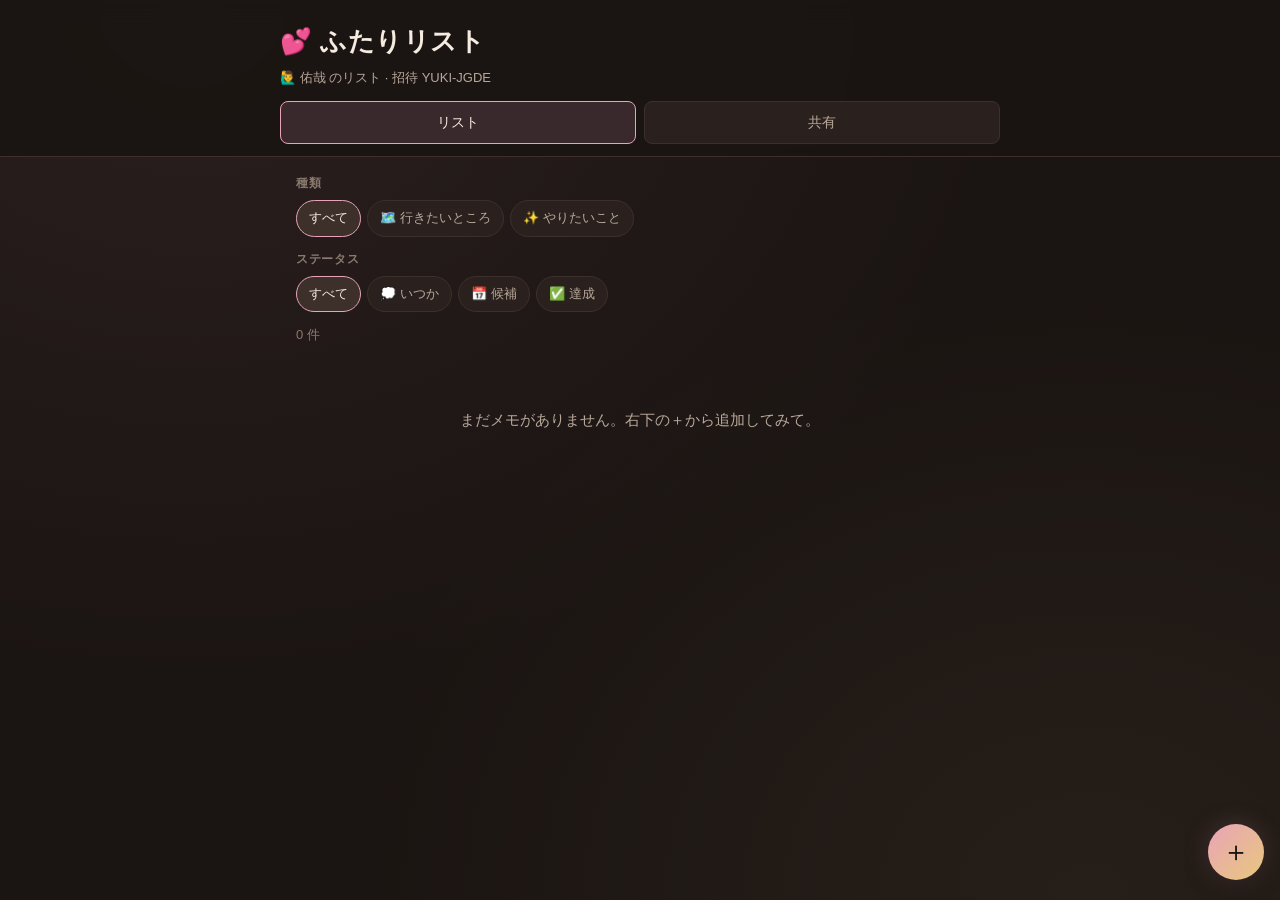
==== futari-list/index.html @ 7072fe14 "Add futari-list PWA for couple wishlist with share-ready design Co-authored-by: kikurin-tasogare <ki" ====
<!DOCTYPE html>
<html lang="ja">
<head>
  <meta charset="UTF-8">
  <meta name="viewport" content="width=device-width, initial-scale=1.0, viewport-fit=cover">
  <meta name="description" content="行きたいところ・やりたいことを、ふたりで共有できるリスト">
  <meta name="theme-color" content="#1a1412">
  <meta name="mobile-web-app-capable" content="yes">
  <meta name="apple-mobile-web-app-capable" content="yes">
  <meta name="apple-mobile-web-app-status-bar-style" content="black-translucent">
  <meta name="apple-mobile-web-app-title" content="ふたりリスト">
  <title>💕 ふたりリスト</title>
  <link rel="icon" href="./icons/icon.svg" type="image/svg+xml">
  <link rel="apple-touch-icon" href="./icons/icon.svg">
  <link rel="manifest" href="./manifest.json">
  <link rel="stylesheet" href="styles.css">
</head>
<body>
  <header class="header">
    <div class="header__inner">
      <h1 class="header__title">💕 ふたりリスト</h1>
      <p class="header__subtitle" id="header-subtitle">行きたい・やりたいを、のこしておこう</p>
    </div>
    <nav class="header__nav" aria-label="メイン">
      <button type="button" class="nav-btn nav-btn--active" data-view="list">リスト</button>
      <button type="button" class="nav-btn" data-view="share">共有</button>
    </nav>
  </header>

  <main class="main">
    <!-- リスト画面 -->
    <section id="view-list" class="view view--active">
      <div class="filters">
        <div class="filters__group">
          <h2 class="filters__label">種類</h2>
          <div class="filters__buttons" id="type-filters" role="group"></div>
        </div>
        <div class="filters__group">
          <h2 class="filters__label">ステータス</h2>
          <div class="filters__buttons" id="status-filters" role="group"></div>
        </div>
      </div>

      <p class="result-count" id="result-count" aria-live="polite"></p>

      <section class="item-list" id="item-list" aria-label="リスト一覧"></section>

      <p class="empty-state" id="empty-state" hidden>
        まだメモがありません。右下の＋から追加してみて。
      </p>
    </section>

    <!-- 共有画面 -->
    <section id="view-share" class="view" hidden>
      <div class="share-card">
        <h2 class="share-card__title">👤 あなたの名前</h2>
        <p class="share-card__desc">追加したメモに表示されます。祐希ちゃんが参加したら各自選んでね。</p>
        <div class="member-picker" id="member-picker" role="group" aria-label="メンバー選択"></div>
      </div>

      <div class="share-card">
        <h2 class="share-card__title">🔗 ワークスペース</h2>
        <p class="share-card__desc">同じコードを入力すると、ふたりのリストが同期できます（クラウド設定後）。</p>
        <div class="invite-code">
          <span class="invite-code__label">招待コード</span>
          <code class="invite-code__value" id="invite-code">------</code>
          <button type="button" class="btn btn--ghost btn--small" id="copy-invite">コピー</button>
        </div>
        <label class="field">
          <span class="field__label">別のワークスペースに参加</span>
          <div class="field__row">
            <input type="text" class="field__input" id="join-code" placeholder="例: YUKI-4X2K" autocomplete="off">
            <button type="button" class="btn btn--ghost" id="join-workspace">参加</button>
          </div>
        </label>
      </div>

      <div class="share-card">
        <h2 class="share-card__title">📤 今すぐ共有（ファイル）</h2>
        <p class="share-card__desc">クラウド設定前でも、JSONの送受信で祐希ちゃんとリストを共有できます。</p>
        <div class="share-actions">
          <button type="button" class="btn btn--ghost" id="export-json">エクスポート</button>
          <label class="btn btn--ghost">
            インポート
            <input type="file" id="import-json" accept="application/json,.json" hidden>
          </label>
        </div>
        <label class="field field--checkbox">
          <input type="checkbox" id="import-merge" checked>
          <span>既存のメモとマージする（オフで上書き）</span>
        </label>
      </div>

      <div class="share-card">
        <h2 class="share-card__title">☁️ クラウド同期（任意）</h2>
        <p class="share-card__desc">Supabase を設定すると、リアルタイムでふたりのリストが更新されます。</p>
        <label class="field">
          <span class="field__label">Supabase URL</span>
          <input type="url" class="field__input" id="supabase-url" placeholder="https://xxxx.supabase.co">
        </label>
        <label class="field">
          <span class="field__label">Anon Key</span>
          <input type="password" class="field__input" id="supabase-key" placeholder="eyJ...">
        </label>
        <div class="share-actions">
          <button type="button" class="btn btn--primary" id="save-sync">保存して同期</button>
          <button type="button" class="btn btn--ghost" id="sync-now">今すぐ同期</button>
        </div>
        <p class="sync-status" id="sync-status" aria-live="polite"></p>
      </div>
    </section>
  </main>

  <button type="button" class="fab" id="fab-add" aria-label="新しいメモを追加">＋</button>

  <!-- 追加・編集モーダル -->
  <dialog class="modal" id="item-modal" aria-labelledby="modal-title">
    <form class="modal__form" id="item-form">
      <header class="modal__header">
        <h2 class="modal__title" id="modal-title">メモを追加</h2>
        <button type="button" class="modal__close" id="modal-close" aria-label="閉じる">×</button>
      </header>

      <div class="modal__body">
        <div class="type-toggle" id="type-toggle" role="group" aria-label="種類"></div>

        <label class="field">
          <span class="field__label">タイトル</span>
          <input type="text" class="field__input" id="item-title" required maxlength="80" placeholder="例: 鎌倉の海辺カフェ">
        </label>

        <label class="field">
          <span class="field__label">メモ（任意）</span>
          <textarea class="field__input field__textarea" id="item-memo" rows="3" maxlength="500" placeholder="行きたい理由、候補日、リンクなど"></textarea>
        </label>

        <label class="field">
          <span class="field__label">タグ</span>
          <div class="tag-picker" id="tag-picker" role="group"></div>
        </label>

        <label class="field">
          <span class="field__label">ステータス</span>
          <select class="field__input" id="item-status">
            <option value="someday">💭 いつか</option>
            <option value="planned">📅 候補</option>
            <option value="done">✅ 達成！</option>
          </select>
        </label>

        <label class="field field--checkbox">
          <input type="checkbox" id="item-pinned">
          <span>📌 次はここ！（ピン留め）</span>
        </label>
      </div>

      <footer class="modal__footer">
        <button type="button" class="btn btn--danger" id="item-delete" hidden>削除</button>
        <button type="submit" class="btn btn--primary">保存</button>
      </footer>
    </form>
  </dialog>

  <div class="toast" id="toast" role="status" aria-live="polite" hidden></div>

  <script src="app.js"></script>
</body>
</html>
---- futari-list/styles.css ----
/* ========================================
   ふたりリスト — Warm dark, couple-friendly
   ======================================== */

:root {
  --bg: #1a1412;
  --bg-card: #241c19;
  --bg-card-hover: #2d2420;
  --bg-filter: #2a211e;
  --bg-filter-active: #3d302a;
  --text: #f5ebe0;
  --text-muted: #b8a89a;
  --text-subtle: #8a7a6e;
  --accent: #e8a4b8;
  --accent-gold: #e8c87c;
  --accent-soft: rgba(232, 164, 184, 0.15);
  --accent-glow: rgba(232, 164, 184, 0.25);
  --border: #3d302a;
  --success: #7cb8a0;
  --danger: #c47a7a;
  --radius: 14px;
  --radius-sm: 8px;
  --shadow: 0 4px 24px rgba(0, 0, 0, 0.4);
  --font: "Hiragino Sans", "Hiragino Kaku Gothic ProN", "Noto Sans JP", sans-serif;
}

*, *::before, *::after { box-sizing: border-box; margin: 0; padding: 0; }

html { font-size: 16px; -webkit-text-size-adjust: 100%; }

body {
  font-family: var(--font);
  background: var(--bg);
  color: var(--text);
  line-height: 1.7;
  min-height: 100vh;
  min-height: 100dvh;
  padding-bottom: calc(5rem + env(safe-area-inset-bottom));
  -webkit-tap-highlight-color: transparent;
  background-image:
    radial-gradient(ellipse at 15% 0%, rgba(232, 164, 184, 0.08) 0%, transparent 55%),
    radial-gradient(ellipse at 85% 100%, rgba(232, 200, 124, 0.06) 0%, transparent 50%);
}

/* Header */
.header {
  padding: calc(1.25rem + env(safe-area-inset-top)) 1rem 0;
  border-bottom: 1px solid var(--border);
  background: rgba(26, 20, 18, 0.9);
  backdrop-filter: blur(10px);
  position: sticky;
  top: 0;
  z-index: 20;
}

.header__inner { max-width: 720px; margin: 0 auto; }

.header__title {
  font-size: 1.4rem;
  font-weight: 700;
  letter-spacing: 0.02em;
}

.header__subtitle {
  font-size: 0.8125rem;
  color: var(--text-muted);
  margin-top: 0.2rem;
}

.header__nav {
  display: flex;
  gap: 0.5rem;
  max-width: 720px;
  margin: 0.75rem auto 0;
  padding-bottom: 0.75rem;
}

.nav-btn {
  flex: 1;
  padding: 0.55rem 1rem;
  border: 1px solid var(--border);
  border-radius: var(--radius-sm);
  background: var(--bg-filter);
  color: var(--text-muted);
  font: inherit;
  font-size: 0.875rem;
  cursor: pointer;
  transition: background 0.15s, color 0.15s, border-color 0.15s;
}

.nav-btn--active {
  background: var(--accent-soft);
  border-color: var(--accent);
  color: var(--text);
}

/* Main */
.main {
  max-width: 720px;
  margin: 0 auto;
  padding: 1rem;
}

.view { display: none; }
.view--active { display: block; }

/* Filters */
.filters { margin-bottom: 0.75rem; }

.filters__group + .filters__group { margin-top: 0.75rem; }

.filters__label {
  font-size: 0.75rem;
  font-weight: 600;
  color: var(--text-subtle);
  text-transform: uppercase;
  letter-spacing: 0.06em;
  margin-bottom: 0.4rem;
}

.filters__buttons {
  display: flex;
  flex-wrap: wrap;
  gap: 0.4rem;
}

.filter-btn {
  padding: 0.4rem 0.75rem;
  border: 1px solid var(--border);
  border-radius: 999px;
  background: var(--bg-filter);
  color: var(--text-muted);
  font: inherit;
  font-size: 0.8125rem;
  cursor: pointer;
  white-space: nowrap;
  transition: all 0.15s;
}

.filter-btn--active {
  background: var(--bg-filter-active);
  border-color: var(--accent);
  color: var(--text);
}

.result-count {
  font-size: 0.8125rem;
  color: var(--text-subtle);
  margin-bottom: 0.75rem;
}

/* Item cards */
.item-list { display: flex; flex-direction: column; gap: 0.65rem; }

.item-card {
  background: var(--bg-card);
  border: 1px solid var(--border);
  border-radius: var(--radius);
  padding: 1rem 1.1rem;
  cursor: pointer;
  transition: background 0.15s, border-color 0.15s, transform 0.1s;
  position: relative;
}

.item-card:active { transform: scale(0.99); }
.item-card:hover { background: var(--bg-card-hover); }

.item-card--pinned {
  border-color: var(--accent);
  box-shadow: 0 0 0 1px var(--accent-soft);
}

.item-card__top {
  display: flex;
  align-items: flex-start;
  justify-content: space-between;
  gap: 0.5rem;
}

.item-card__title {
  font-size: 1rem;
  font-weight: 600;
  line-height: 1.4;
}

.item-card__pin { font-size: 0.875rem; flex-shrink: 0; }

.item-card__memo {
  font-size: 0.875rem;
  color: var(--text-muted);
  margin-top: 0.35rem;
  display: -webkit-box;
  -webkit-line-clamp: 2;
  -webkit-box-orient: vertical;
  overflow: hidden;
}

.item-card__meta {
  display: flex;
  flex-wrap: wrap;
  gap: 0.35rem;
  margin-top: 0.65rem;
  align-items: center;
}

.badge {
  display: inline-flex;
  align-items: center;
  gap: 0.2rem;
  padding: 0.15rem 0.5rem;
  border-radius: 999px;
  font-size: 0.6875rem;
  font-weight: 600;
  letter-spacing: 0.02em;
}

.badge--type-place { background: rgba(124, 184, 160, 0.2); color: var(--success); }
.badge--type-activity { background: rgba(232, 200, 124, 0.2); color: var(--accent-gold); }
.badge--status-someday { background: rgba(138, 122, 110, 0.25); color: var(--text-muted); }
.badge--status-planned { background: rgba(124, 168, 196, 0.2); color: #9ec4dc; }
.badge--status-done { background: rgba(124, 184, 124, 0.2); color: #9ed49e; }
.badge--member { background: var(--accent-soft); color: var(--accent); }

.tag-chip {
  font-size: 0.6875rem;
  color: var(--text-subtle);
  padding: 0.1rem 0.45rem;
  border: 1px solid var(--border);
  border-radius: 999px;
}

.empty-state {
  text-align: center;
  color: var(--text-muted);
  padding: 3rem 1rem;
  font-size: 0.9375rem;
}

/* Share view */
.share-card {
  background: var(--bg-card);
  border: 1px solid var(--border);
  border-radius: var(--radius);
  padding: 1.1rem;
  margin-bottom: 0.85rem;
}

.share-card__title {
  font-size: 1rem;
  font-weight: 600;
  margin-bottom: 0.35rem;
}

.share-card__desc {
  font-size: 0.8125rem;
  color: var(--text-muted);
  margin-bottom: 0.85rem;
}

.invite-code {
  display: flex;
  flex-wrap: wrap;
  align-items: center;
  gap: 0.5rem;
  margin-bottom: 1rem;
  padding: 0.75rem;
  background: var(--bg);
  border-radius: var(--radius-sm);
  border: 1px dashed var(--border);
}

.invite-code__label { font-size: 0.75rem; color: var(--text-subtle); width: 100%; }

.invite-code__value {
  font-size: 1.25rem;
  font-weight: 700;
  letter-spacing: 0.12em;
  color: var(--accent);
  flex: 1;
}

.member-picker, .tag-picker, .type-toggle {
  display: flex;
  flex-wrap: wrap;
  gap: 0.4rem;
}

.member-btn, .tag-btn, .type-btn {
  padding: 0.45rem 0.85rem;
  border: 1px solid var(--border);
  border-radius: 999px;
  background: var(--bg-filter);
  color: var(--text-muted);
  font: inherit;
  font-size: 0.8125rem;
  cursor: pointer;
}

.member-btn--active, .tag-btn--active, .type-btn--active {
  background: var(--accent-soft);
  border-color: var(--accent);
  color: var(--text);
}

.share-actions {
  display: flex;
  flex-wrap: wrap;
  gap: 0.5rem;
  margin-bottom: 0.75rem;
}

.sync-status {
  font-size: 0.8125rem;
  color: var(--text-muted);
  margin-top: 0.5rem;
}

.sync-status--ok { color: var(--success); }
.sync-status--err { color: var(--danger); }

/* Form fields */
.field { display: block; margin-bottom: 0.85rem; }

.field__label {
  display: block;
  font-size: 0.75rem;
  font-weight: 600;
  color: var(--text-subtle);
  margin-bottom: 0.35rem;
}

.field__input {
  width: 100%;
  padding: 0.65rem 0.85rem;
  border: 1px solid var(--border);
  border-radius: var(--radius-sm);
  background: var(--bg);
  color: var(--text);
  font: inherit;
  font-size: 0.9375rem;
}

.field__input:focus {
  outline: none;
  border-color: var(--accent);
  box-shadow: 0 0 0 3px var(--accent-soft);
}

.field__textarea { resize: vertical; min-height: 4.5rem; }

.field__row { display: flex; gap: 0.5rem; }
.field__row .field__input { flex: 1; }

.field--checkbox {
  display: flex;
  align-items: center;
  gap: 0.5rem;
  font-size: 0.875rem;
  color: var(--text-muted);
  cursor: pointer;
}

.field--checkbox input { width: 1.1rem; height: 1.1rem; accent-color: var(--accent); }

/* Buttons */
.btn {
  display: inline-flex;
  align-items: center;
  justify-content: center;
  padding: 0.6rem 1.1rem;
  border: none;
  border-radius: var(--radius-sm);
  font: inherit;
  font-size: 0.875rem;
  font-weight: 600;
  cursor: pointer;
  transition: opacity 0.15s, transform 0.1s;
}

.btn:active { transform: scale(0.97); }

.btn--primary {
  background: linear-gradient(135deg, var(--accent), #d490a8);
  color: #1a1412;
}

.btn--ghost {
  background: var(--bg-filter);
  border: 1px solid var(--border);
  color: var(--text);
}

.btn--danger {
  background: rgba(196, 122, 122, 0.2);
  border: 1px solid var(--danger);
  color: var(--danger);
}

.btn--small { padding: 0.35rem 0.65rem; font-size: 0.75rem; }

/* FAB */
.fab {
  position: fixed;
  right: calc(1rem + env(safe-area-inset-right));
  bottom: calc(1.25rem + env(safe-area-inset-bottom));
  width: 3.5rem;
  height: 3.5rem;
  border: none;
  border-radius: 50%;
  background: linear-gradient(135deg, var(--accent), var(--accent-gold));
  color: #1a1412;
  font-size: 1.75rem;
  font-weight: 300;
  line-height: 1;
  cursor: pointer;
  box-shadow: var(--shadow), 0 0 24px var(--accent-glow);
  z-index: 30;
  transition: transform 0.15s;
}

.fab:active { transform: scale(0.92); }

/* Modal */
.modal {
  width: min(100% - 2rem, 480px);
  max-height: calc(100dvh - 2rem);
  margin: auto;
  padding: 0;
  border: 1px solid var(--border);
  border-radius: var(--radius);
  background: var(--bg-card);
  color: var(--text);
  box-shadow: var(--shadow);
}

.modal::backdrop { background: rgba(0, 0, 0, 0.65); }

.modal__form { display: flex; flex-direction: column; max-height: calc(100dvh - 2rem); }

.modal__header {
  display: flex;
  align-items: center;
  justify-content: space-between;
  padding: 1rem 1.1rem;
  border-bottom: 1px solid var(--border);
}

.modal__title { font-size: 1.1rem; font-weight: 700; }

.modal__close {
  width: 2rem;
  height: 2rem;
  border: none;
  border-radius: 50%;
  background: var(--bg-filter);
  color: var(--text-muted);
  font-size: 1.25rem;
  line-height: 1;
  cursor: pointer;
}

.modal__body {
  padding: 1rem 1.1rem;
  overflow-y: auto;
  flex: 1;
}

.modal__footer {
  display: flex;
  justify-content: flex-end;
  gap: 0.5rem;
  padding: 0.85rem 1.1rem;
  border-top: 1px solid var(--border);
}

.modal__footer .btn--danger { margin-right: auto; }

/* Toast */
.toast {
  position: fixed;
  left: 50%;
  bottom: calc(5.5rem + env(safe-area-inset-bottom));
  transform: translateX(-50%);
  padding: 0.65rem 1.25rem;
  background: var(--bg-card);
  border: 1px solid var(--accent);
  border-radius: 999px;
  font-size: 0.875rem;
  box-shadow: var(--shadow);
  z-index: 50;
  white-space: nowrap;
  max-width: calc(100% - 2rem);
  overflow: hidden;
  text-overflow: ellipsis;
}

@media (min-width: 640px) {
  .header__title { font-size: 1.6rem; }
  .item-card__title { font-size: 1.0625rem; }
}
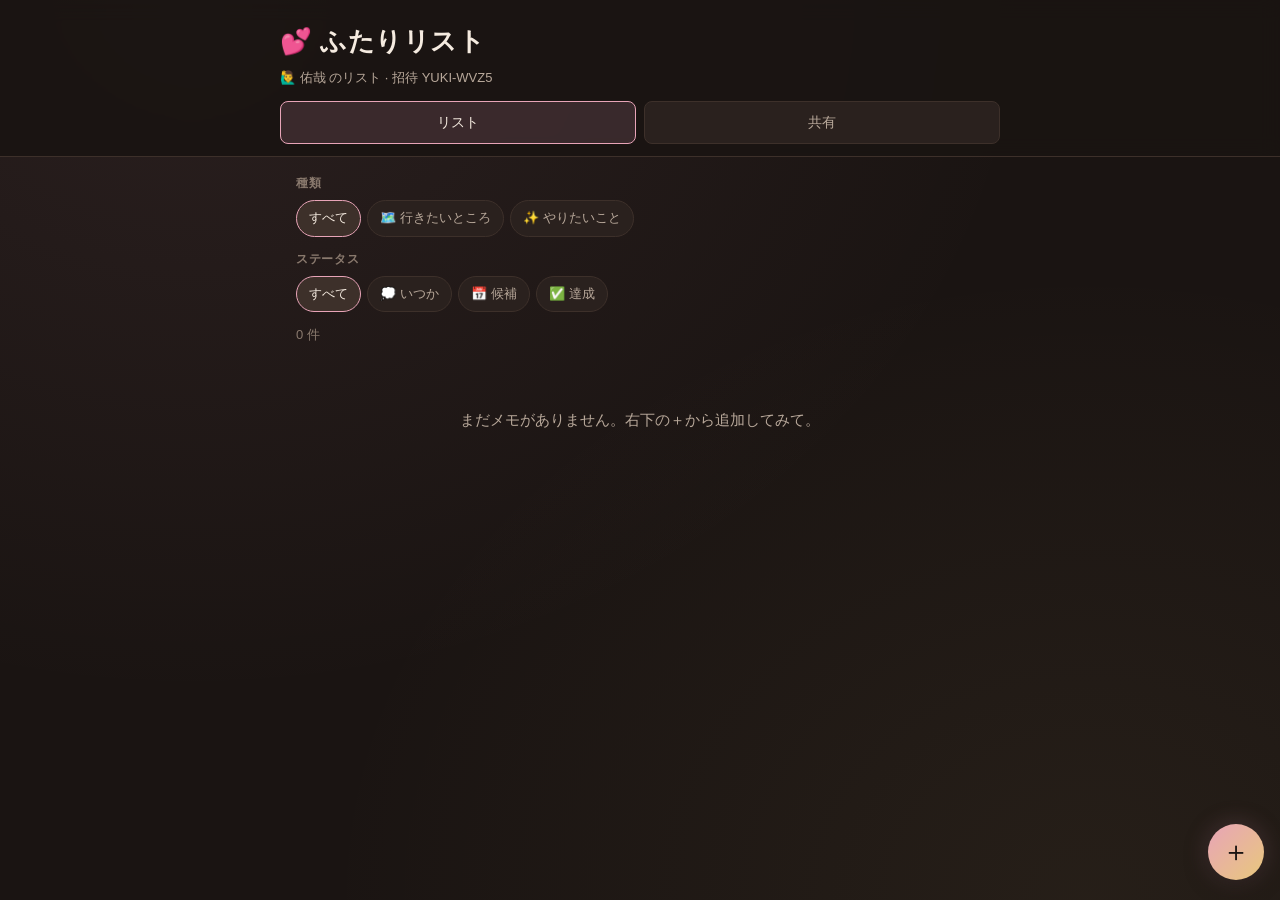
==== commit 23e23194: "Use 祐希 for Yuki's name in UI and docs Co-authored-by: kikurin-tasogare <kikurin-tasogare@users.norep" ====
--- a/futari-list/index.html
+++ b/futari-list/index.html
@@ -54,7 +54,7 @@
     <section id="view-share" class="view" hidden>
       <div class="share-card">
         <h2 class="share-card__title">👤 あなたの名前</h2>
-        <p class="share-card__desc">追加したメモに表示されます。祐希ちゃんが参加したら各自選んでね。</p>
+        <p class="share-card__desc">追加したメモに表示されます。祐希ちゃんが参加したら各自選んでね。</p>
         <div class="member-picker" id="member-picker" role="group" aria-label="メンバー選択"></div>
       </div>
 
@@ -77,7 +77,7 @@
 
       <div class="share-card">
         <h2 class="share-card__title">📤 今すぐ共有（ファイル）</h2>
-        <p class="share-card__desc">クラウド設定前でも、JSONの送受信で祐希ちゃんとリストを共有できます。</p>
+        <p class="share-card__desc">クラウド設定前でも、JSONの送受信で祐希ちゃんとリストを共有できます。</p>
         <div class="share-actions">
           <button type="button" class="btn btn--ghost" id="export-json">エクスポート</button>
           <label class="btn btn--ghost">
